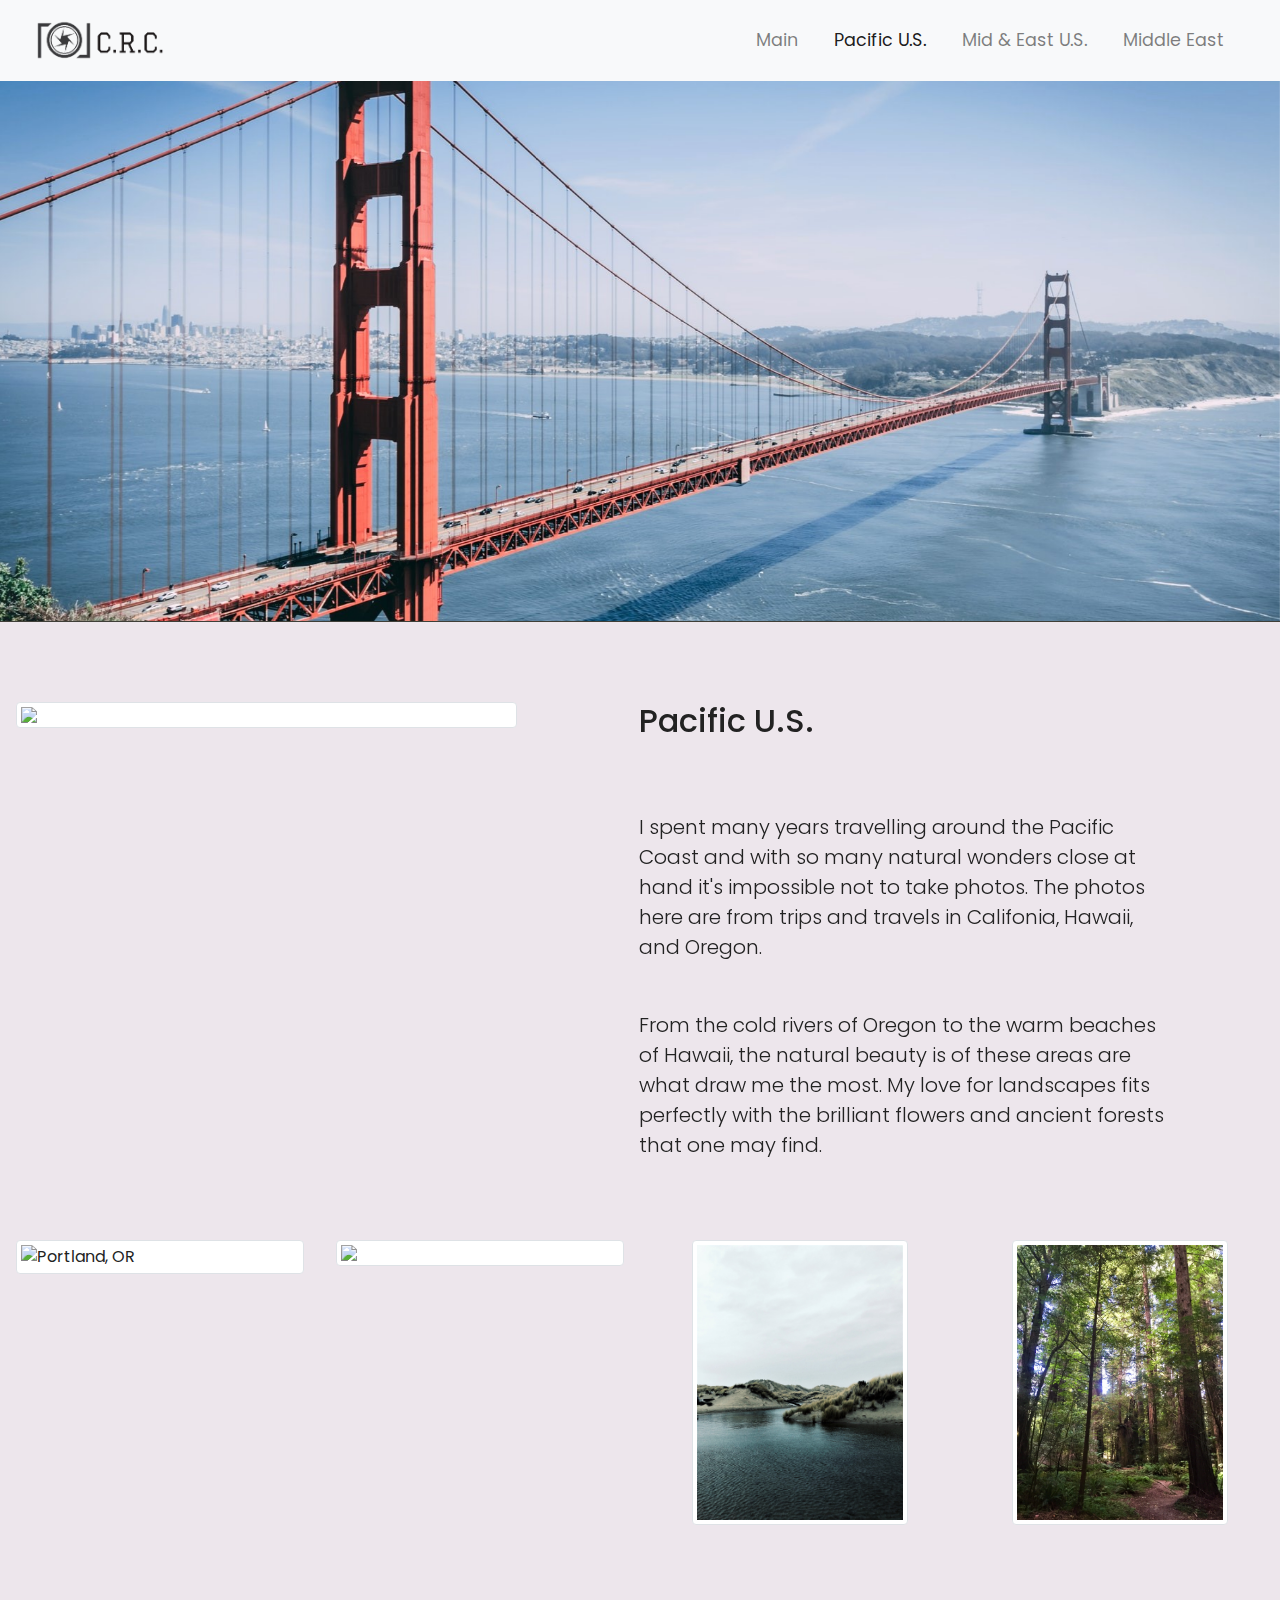
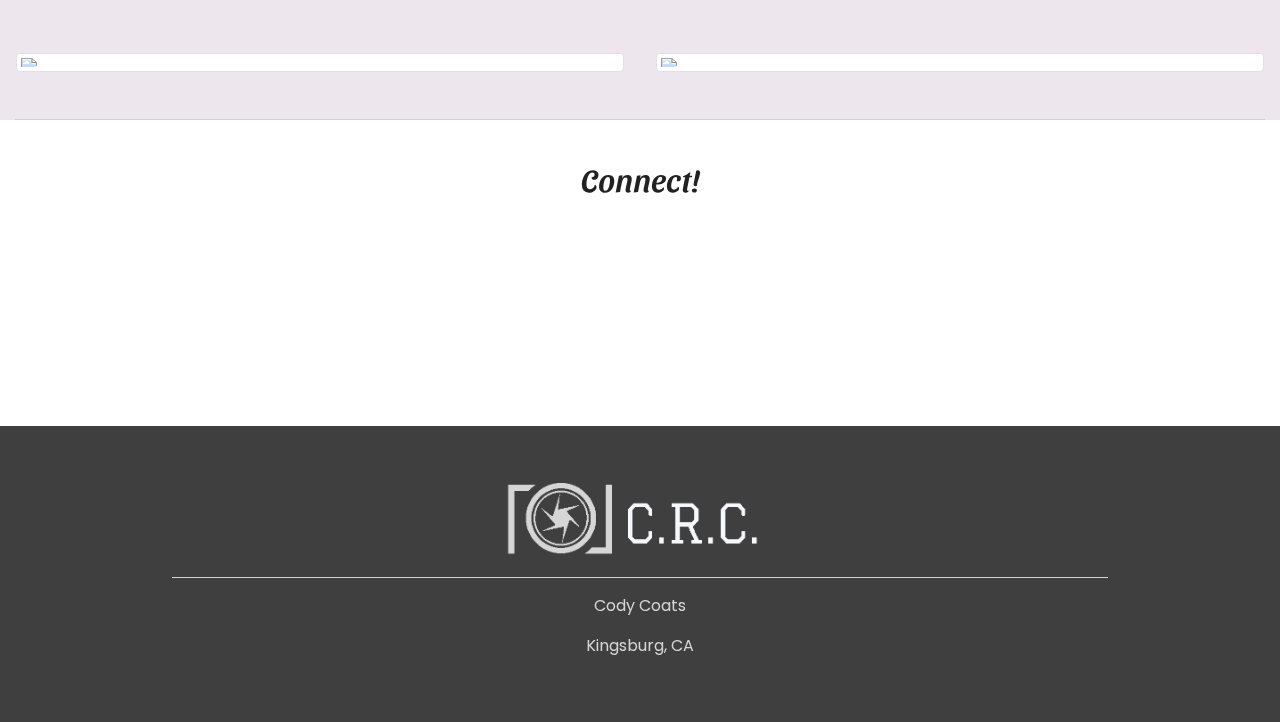
==== pacific.html @ 3febc91b "Transfered all files from orinial text editor I have been working on. All CSS and HTML should be fin" ====
<!DOCTYPE html>
<html lang="en">
<head>
	<meta charset="utf-8">
	<meta name="viewport" content="width=device-width, initial-scale=1">
	<title>Photography - Pacific US</title>
	
	<!-- Setup -->
	<link rel="stylesheet" href="https://maxcdn.bootstrapcdn.com/bootstrap/4.0.0/css/bootstrap.min.css">
	<script src="https://ajax.googleapis.com/ajax/libs/jquery/3.3.1/jquery.min.js"></script>
	<script src="https://cdnjs.cloudflare.com/ajax/libs/popper.js/1.12.9/umd/popper.min.js"></script>
	<script src="https://maxcdn.bootstrapcdn.com/bootstrap/4.0.0/js/bootstrap.min.js"></script>
	<script src="https://use.fontawesome.com/releases/v5.0.8/js/all.js"></script>

	<!-- Google Fonts -->
	<link rel="preconnect" href="https://fonts.gstatic.com">
	<link href="https://fonts.googleapis.com/css2?family=Libre+Baskerville&family=Sansita+Swashed&display=swap" rel="stylesheet">
	<link rel="stylesheet" href="style.css">
</head>
<body>

<!-- Navigation -->
<nav class="navbar navbar-expand-md navbar-light bg-light sticky-top">
	<div class="container-fluid">
		<a class="navbar-brand" href="index.html"><img src="img/logo-crc.png"></a>
		<button class="navbar-toggler" type="button" data-toggle="collapse" data-target="#navbarResponsive">
			<span class="navbar-toggler-icon"></span>
		</button>
		<div class="collapse navbar-collapse" id="navbarResponsive">
			<ul class="navbar-nav ml-auto">
				<li class="nav-item">
					<a class="nav-link" href="index.html">Main</a>
				</li>
				<li class="nav-item active">
					<a class="nav-link" href="#">Pacific U.S.</a>
				</li>
				<li class="nav-item">
					<a class="nav-link" href="westEast.html">Mid & East U.S.</a>
				</li>
				<li class="nav-item">
					<a class="nav-link" href="midEast.html">Middle East</a>
				</li>
			</ul>
		</div>
	</div>
</nav>


<!--- Fixed background -->
<figure>
	<div class=fixed-wrap>
		<div class="fixed-pacific">	
		</div>
	</div>
</figure>

<div class="extra-padding pac-bg line">
</div>


<!--- Two Column Section -->
<div class="container-fluid pac-bg">
	<div class="row">
		<div class="col-lg-5">
			<img src="img/p4.jpg" class="img-fluid img-thumbnail">
		</div>
		<div class="col-lg-7">
			<div class="about">
				<h2 class="extra-padding">Pacific U.S.</h2>
				<p class="padding lead">I spent many years travelling around the Pacific Coast and with so many natural wonders close at hand it's impossible not to take photos. The photos here are from trips and travels in Califonia, Hawaii, and Oregon.</p>
				<p class="padding lead">From the cold rivers of Oregon to the warm beaches of Hawaii, the natural beauty is of these areas are what draw me the most. My love for landscapes fits perfectly with the brilliant flowers and ancient forests that one may find.</p>
			</div>
		</div>
	</div>
</div>


<!--- Gallery Section -->
<div class="container-fluid pac-bg">
	<div class="row">
		<div class="col-lg-3">
			<img src="img/p5.jpg" alt="Portland, OR" class="img-fluid img-thumbnail">
		</div>
		<div class="col-lg-3">
			<img src="img/p8.jpg" class="img-fluid img-thumbnail">
		</div>
		<div class="col-lg-3">
			<img src="img/p7.jpg" class="img-fluid img-thumbnail">
		</div>
		<div class="col-lg-3">
			<img src="img/p1.jpg" class="img-fluid img-thumbnail">
		</div>
		<div class="col-lg-6">
			<img src="img/p2.jpg" class="img-fluid img-thumbnail">
		</div>
		<div class="col-lg-6">
			<img src="img/p6.jpg" class="img-fluid img-thumbnail">
		</div>
	</div>
	<hr class="my-4">
</div>


<!--- Connect -->
<div class="container-fluid padding ">
	<div class="row text-center padding">
		<div class="col-12 connect">
			<h2>Connect!</h2>
		</div>
		<div class="col-12 social padding">
			<a href="https://en-gb.facebook.com/login/" target="_blank"><i class="fab fa-facebook"></i></a>
			<a href="https://twitter.com/login?lang=en" target="_blank"><i class="fab fa-twitter"></i></a>
			<a href="https://www.instagram.com/accounts/login/" target="_blank"><i class="fab fa-instagram"></i></a>
			<a href="https://www.youtube.com/" target="_blank"><i class="fab fa-youtube"></i></a>
		</div>
	</div>
</div>


<!--- Footer -->
<footer>
	<div class="container-fluid padding">
		<div class="row text-center">
			<div class="col-md-12">
				<img src="img/logo-footer.png">
				<hr class="light">
				<p>Cody Coats</p>
				<p>Kingsburg, CA</p>
			</div>
		</div>
	</div>
</footer>
</body>
</html>
---- style.css ----
@import url('https://fonts.googleapis.com/css?family=Poppins:400,500,700');


html, body {
  height: 100%;
  width: 100%;
  font-family: 'Poppins', sans-serif;
  color: #222;
}


/*-- Navigation --*/
.navbar {
  padding: .8rem;
}

.navbar-brand img {
  max-height: 5vh;
}

.navbar-nav li {
  padding-right: 20px;
}

.nav-link {
  font-size: 1.1em !important;
}


/*-- Carousel --*/
.carousel {
  width: 100%;
  max-height: 635px;
}

.carousel .carousel-inner {
  width: 100%;
  max-height: 635px;
}

.carousel-inner img {
  height: 100%;
  width: 100%;
}

.carousel-caption {
  position: absolute;
  top: 40%;
  transform: translateY(-60%);
}

/*.carousel-caption h3 {
  font-size: 160%;
  font-weight: 100;
  text-shadow: 1px 1px 10px #000;
  padding-bottom: 1rem;
  text-align: left;
}*/

.caption-1 h3 {
  text-align: left;
  font-size: 160%;
  font-weight: 100;
  text-shadow: 1px 1px 10px #000;
  padding-bottom: 1rem;
}

.btn-primary {
  background-color: #6648b1;
  border: 1px solid #563d7c;
}

.btn-primary:hover {
  background-color: #563d7c;
  border: 1px solid #563d7c;
}


/*-- Padding --*/
.padding {
  padding-bottom: 2rem;
}

.extra-padding {
  padding-bottom: 4rem;
}


/*-- Welcome --*/
.welcome-bg {
  background-color: #F0F0E7;
}

.welcome-bg h1 {
  font-family: 'Libre Baskerville', serif;
}

.welcome {
  width: 75%;
  margin: 0 auto;
  padding-top: 2rem;
}

.welcome hr {
  border-top: 2px solid #b4b4b4;
  width: 95%;
  margin-top: .3rem;
  margin-bottom: 1rem;
}


/*-- FontAwesome Icons --*/
.fa-camera-retro {
  color: #DE7642;
}

.fa-tree {
  color: #401D3E;
}

.fa-compass {
  color: #401D3E;
}

.fa-code, .fa-bold, .fa-css3 {
  font-size: 4em;
  margin: 1rem;
}


/*-- Fixed Image(s) --*/
figure {
  position: relative;
  width: 100%;
  height: 60%;
  margin: 0!important;
}
.fixed-wrap {
  clip: rect(0, auto, auto, 0);
  position: absolute;
  top: 0;
  left: 0;
  width: 100%;
  height: 100%;
}

.fixed-main {
  background-image: url('img/camera-fixed.jpg');
  position: fixed;
  display: block;
  top: 0;
  left: 0;
  width: 100%;
  height: 100%;
  background-size: cover;
  background-position: center center;
  -webkit-transform: translateZ(0);
          transform: translateZ(0);
  will-change: transform;
}

.fixed-pacific {
  background-image: url('img/pacific-bg.jpg');
  position: fixed;
  display: block;
  top: 0;
  left: 0;
  width: 100%;
  height: 100%;
  background-size: cover;
  background-position: center center;
  -webkit-transform: translateZ(0);
          transform: translateZ(0);
  will-change: transform;
}

.fixed-westEast {
  background-image: url('img/westEast-bg.jpg');
  position: fixed;
  display: block;
  top: 0;
  left: 0;
  width: 100%;
  height: 100%;
  background-size: cover;
  background-position: center center;
  -webkit-transform: translateZ(0);
          transform: translateZ(0);
  will-change: transform;
}

.fixed-midEast {
  background-image: url('img/midEast-bg.heic');
  position: fixed;
  display: block;
  top: 0;
  left: 0;
  width: 100%;
  height: 100%;
  background-size: cover;
  background-position: center center;
  -webkit-transform: translateZ(0);
          transform: translateZ(0);
  will-change: transform;
}


/*-- About Me --*/
.about {
  max-width: 75%;
  margin: 0 auto;
}

.img-thumbnail {
  max-height: 75%;
  display: flex;
  margin: 0 auto;
}


/*-- Photography Cards --*/
.photography-bg {
  background-color: #D5DCDE;
}

.photography-bg h1 {
  font-family: 'Libre Baskerville', serif;
}

.photo-title {
  width: 75%;
  margin: 0 auto;
  padding-top: 2rem;
}

div.card {
  box-shadow: 0 4px 8px 0 rgba(0, 0, 0, 0.2), 0 6px 20px 0 rgba(0, 0, 0, 0.19);
}

.card-dim {
  height: 40vh;
}

.card-effect {
  box-shadow: 0px 3px 15px rgba(0,0,0,0.2);
  transition: .3s;
}

.card-effect:hover {
  box-shadow: 0px 20px 40px rgba(0,0,0,0.4);
  transform: scale(1.05,1.05);
}


/*-- Photo Region Pages --*/
.line {
  border-top: .1rem solid #3F3F38;
}

.pac-bg {
  background-color: #EDE6EC;
}

.we-bg {
  background-color: #E6EDEC;
}

.me-bg {
  background-color: #F7F2EF;
}


/*-- Social Media Icons --*/
.social a {
  font-size: 4.5em;
  padding: 3rem;
}

.fa-facebook {
  color: #3b5998;
}

.fa-twitter {
  color: #00aced;
}

.fa-google-plus-g {
  color: #dd4b39;
}

.fa-instagram {
  color: #517fa4;
}

.fa-youtube {
  color: #bb0000;
}

.fa-facebook:hover,
.fa-twitter:hover,
.fa-google-plus-g:hover,
.fa-instagram:hover,
.fa-youtube:hover {
  color: #d5d5d5;
}


/*-- Connect --*/
.connect {
  font-family: 'Sansita Swashed', cursive;
}


/*-- Contact Page & Form --*/
.contact-color {
  background-color: #A9A5A6;
}

.contact-bg {
  background-image: url('img/contact3.jpg');
  background-color: #ccd1bb;
  background-position: center;
  background-repeat: no-repeat;
  background-size: cover;
}

.contact-wrapper {
  width: 900px;
  padding: 24px;
  margin: 0 auto;
}

.heading_wrapper {
  position: relative;
  max-width: 85vh;
}

.heading {
  text-align: center;
  margin: 26px 0;
  font-family: 'Libre Baskerville', serif;
  font-size: 46px;
}

.button-contact {
  position: relative;
  margin: 0 auto;
  display: block;
  background-color: #3F3F3F;
  border: none;
  color: #F8F9FA;
  padding: 8px 10px;
  font-family: 'Libre Baskerville', serif;
  letter-spacing: 4px;
  font-size: 18px;
  z-index: 1;
  overflow: hidden;
}

.button-contact::before {
  content: "";
  position: absolute;
  top: 0;
  left: 0;
  height: 100%;
  width: 100%;
  background-color: #CACFBB;
  color: #222222;
  transform: scaleX(0);
  z-index: -1;
  transform-origin: right;
  transition: transform 400ms;
}

.button-contact:hover {
  color: #222222;
}

.button-contact:hover::before {
  transform-origin: left;
  transform: scaleX(1)
}


/* Footer */
footer {
  background-color: #3f3f3f;
  color: #d5d5d5;
  padding-top: 2rem;
}

footer img {
  max-height: 10vh;
}

hr.light {
  border-top: 1px solid #d5d5d5;
  width: 75%;
  margin-top: .8rem;
  margin-bottom: 1rem;
}

footer a {
  color: #d5d5d5;
}

hr.light-100 {
  border-top: 1px solid #d5d5d5;
  width: 100%;
  margin-top: .8rem;
  margin-bottom: 1rem;
}


/*--- Bootstrap Column Padding Adjustment --*/
[class*="col-"] {
    padding: 1rem;
}


/*-- Media Queries --*/
@media (max-width: 992px) {
  .social a {
    font-size: 4em;
    padding: 2rem;
  }
}

@media (max-width: 768px) {
  .carousel-caption {
  top: 40%;
  }

  .carousel-caption h3 {
    font-size: 140%;
    font-weight: 400;
    padding-bottom: .2rem;
  }

  .carousel-caption .btn {
    font-size: 95%;
    padding: 8px 14px;
  }

  .display-4 {
    font-size: 200%;
  }

  .social a {
    font-size: 2.5em;
    padding: 1.2rem;
  }
}

@media (max-width: 576px) {
  .carousel-caption {
  top: 40%;
  }

  .carousel-caption h3 {
    font-size: 110%;
  }

  .carousel-caption .btn {
    font-size: 90%;
    padding: 4px 8px;
  }

  .carousel-indicators {
    display: none;
  }

  .display-4 {
    width: 60%;
    margin: 0 auto;
  }

  .social a {
    font-size: 2em;
    padding: .7rem;
  }
}







/* Media Query Notes
Extra small (xs) devices (portrait phones, less than 576px)
No media query since this is the default in Bootstrap

Small (sm) devices (landscape phones, 576px and up)
@media (min-width: 576px) { ... }

Medium (md) devices (tablets, 768px and up)
@media (min-width: 768px) { ... }

Large (lg) devices (desktops, 992px and up)
@media (min-width: 992px) { ... }

Extra (xl) large devices (large desktops, 1200px and up)
@media (min-width: 1200px) { ... }
*/
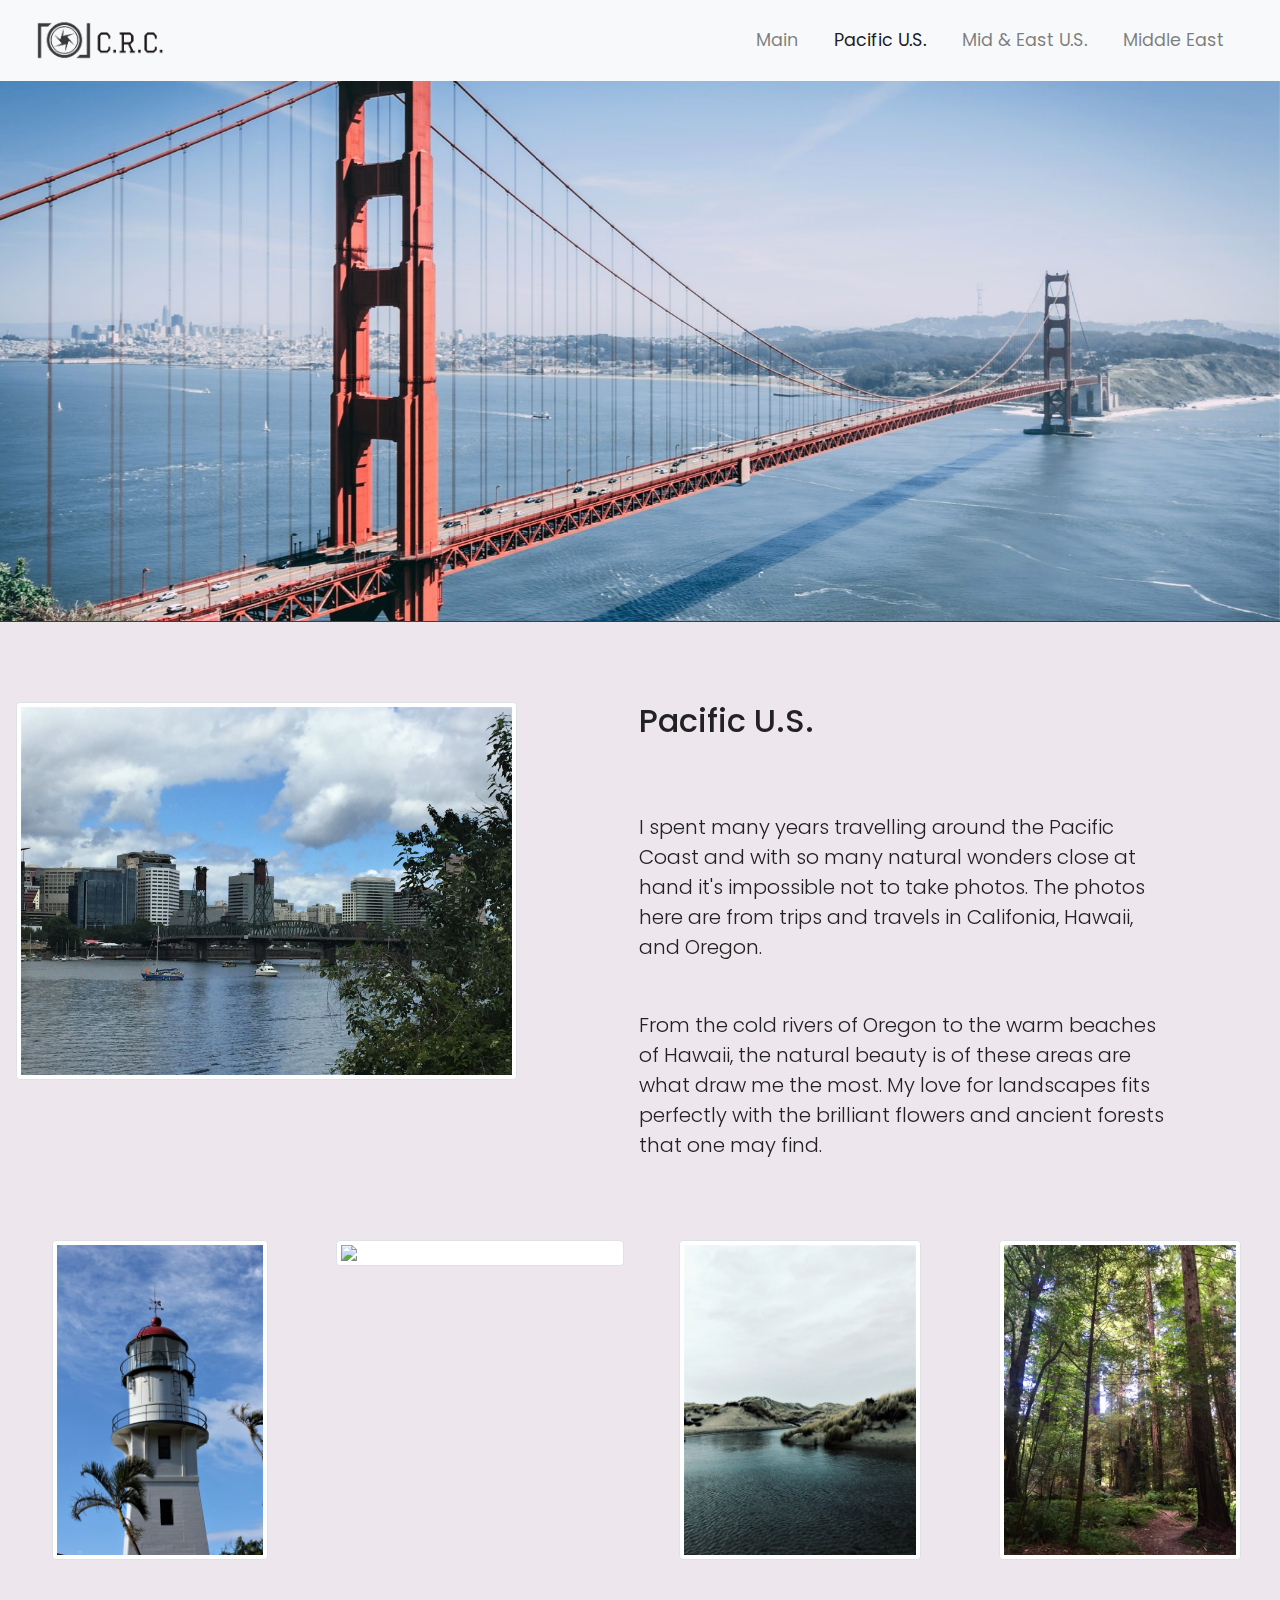
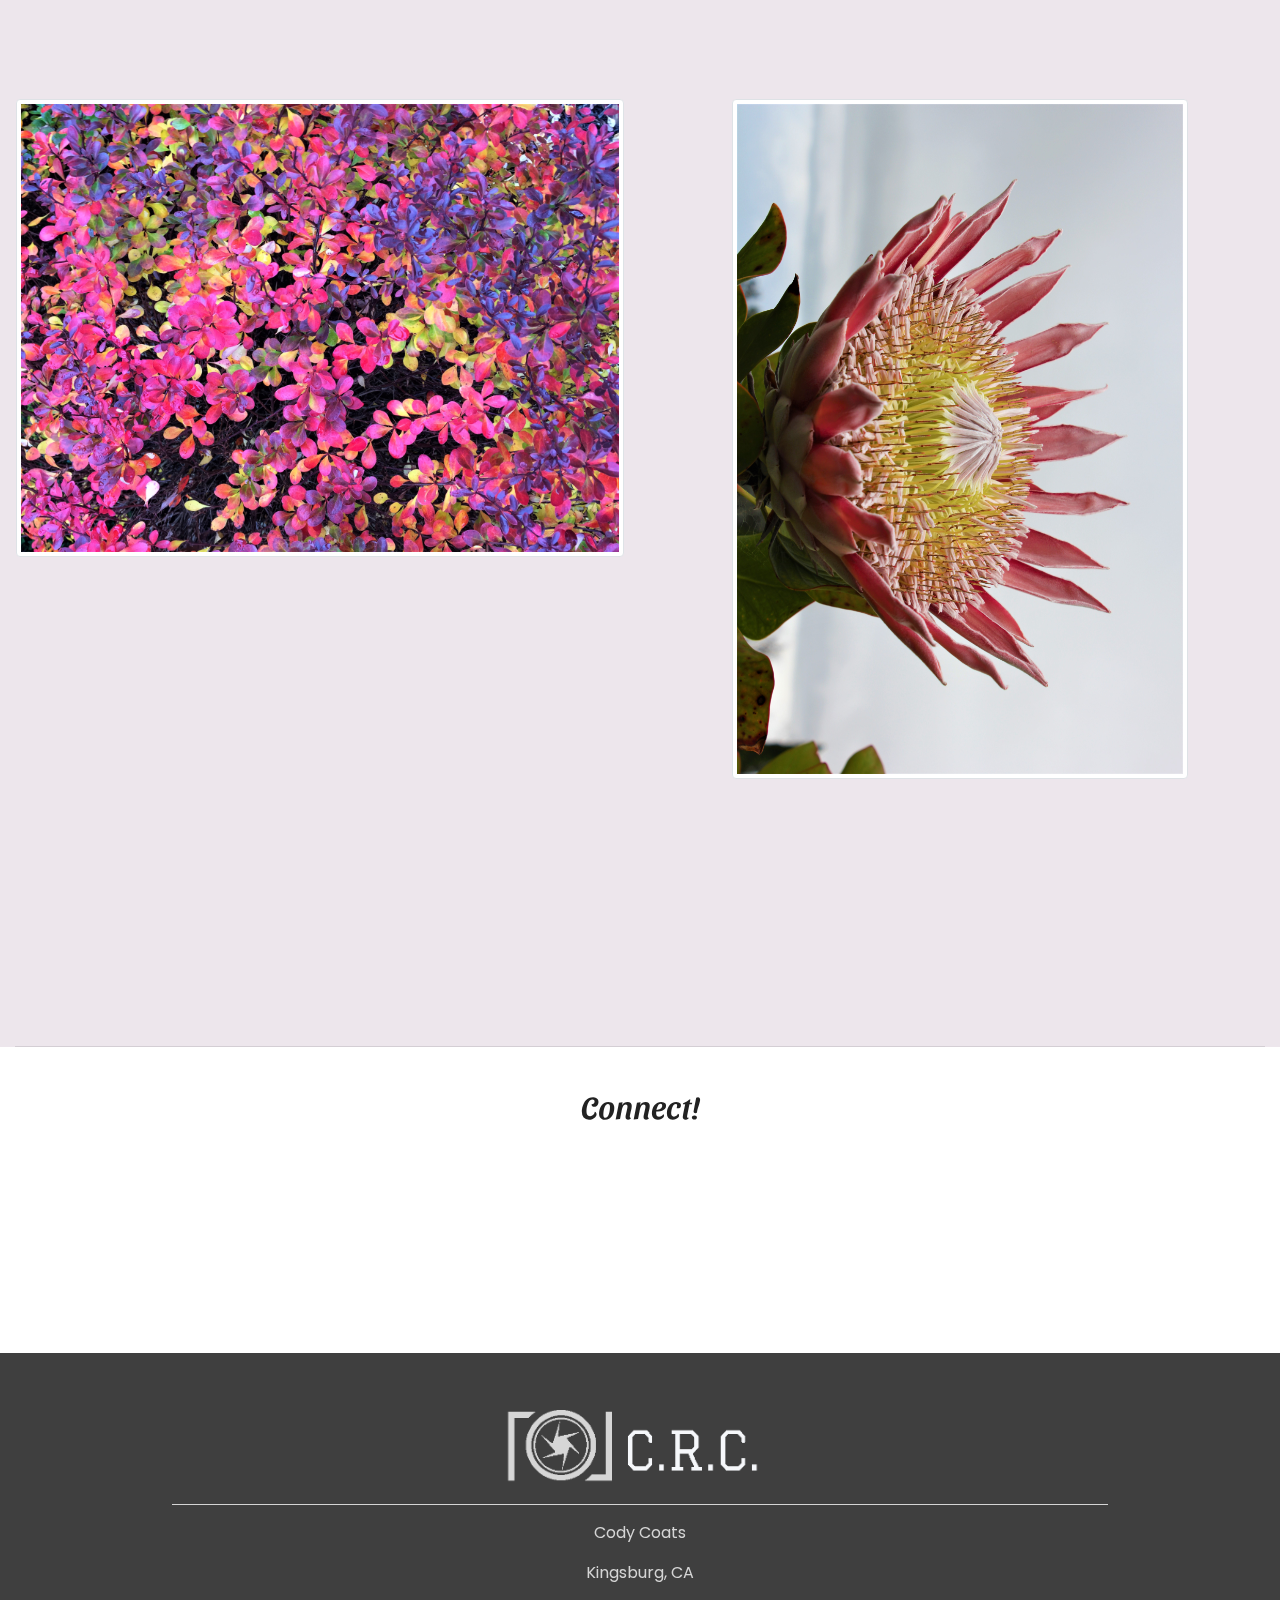
==== commit 24dff508: "fixed jpg to JPG for select files. deleted unused image assets." ====
--- a/pacific.html
+++ b/pacific.html
@@ -62,7 +62,7 @@
 <div class="container-fluid pac-bg">
 	<div class="row">
 		<div class="col-lg-5">
-			<img src="img/p4.jpg" class="img-fluid img-thumbnail">
+			<img src="img/p4.JPG" class="img-fluid img-thumbnail">
 		</div>
 		<div class="col-lg-7">
 			<div class="about">
@@ -79,10 +79,10 @@
 <div class="container-fluid pac-bg">
 	<div class="row">
 		<div class="col-lg-3">
-			<img src="img/p5.jpg" alt="Portland, OR" class="img-fluid img-thumbnail">
+			<img src="img/p5.JPG" alt="Portland, OR" class="img-fluid img-thumbnail">
 		</div>
 		<div class="col-lg-3">
-			<img src="img/p8.jpg" class="img-fluid img-thumbnail">
+			<img src="img/p8.JPG" class="img-fluid img-thumbnail">
 		</div>
 		<div class="col-lg-3">
 			<img src="img/p7.jpg" class="img-fluid img-thumbnail">
@@ -91,10 +91,10 @@
 			<img src="img/p1.jpg" class="img-fluid img-thumbnail">
 		</div>
 		<div class="col-lg-6">
-			<img src="img/p2.jpg" class="img-fluid img-thumbnail">
+			<img src="img/p2.JPG" class="img-fluid img-thumbnail">
 		</div>
 		<div class="col-lg-6">
-			<img src="img/p6.jpg" class="img-fluid img-thumbnail">
+			<img src="img/p6.JPG" class="img-fluid img-thumbnail">
 		</div>
 	</div>
 	<hr class="my-4">
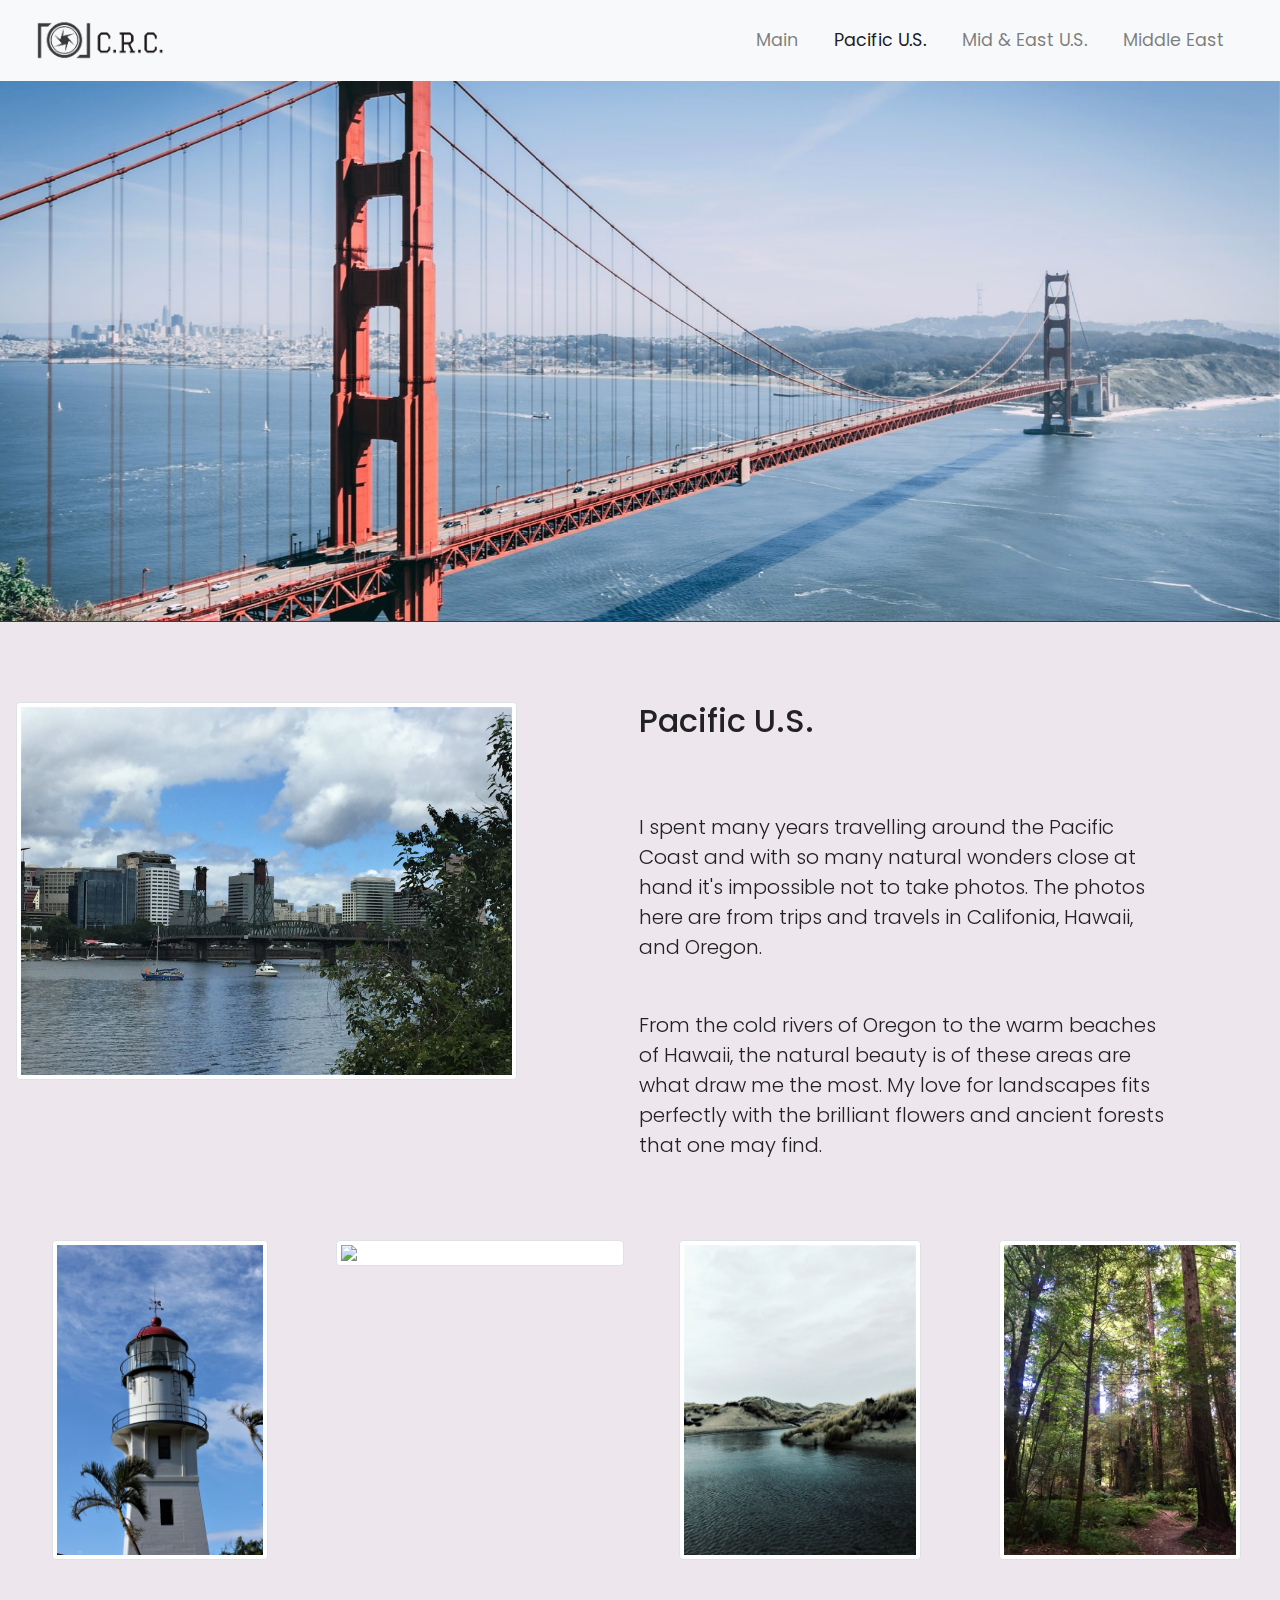
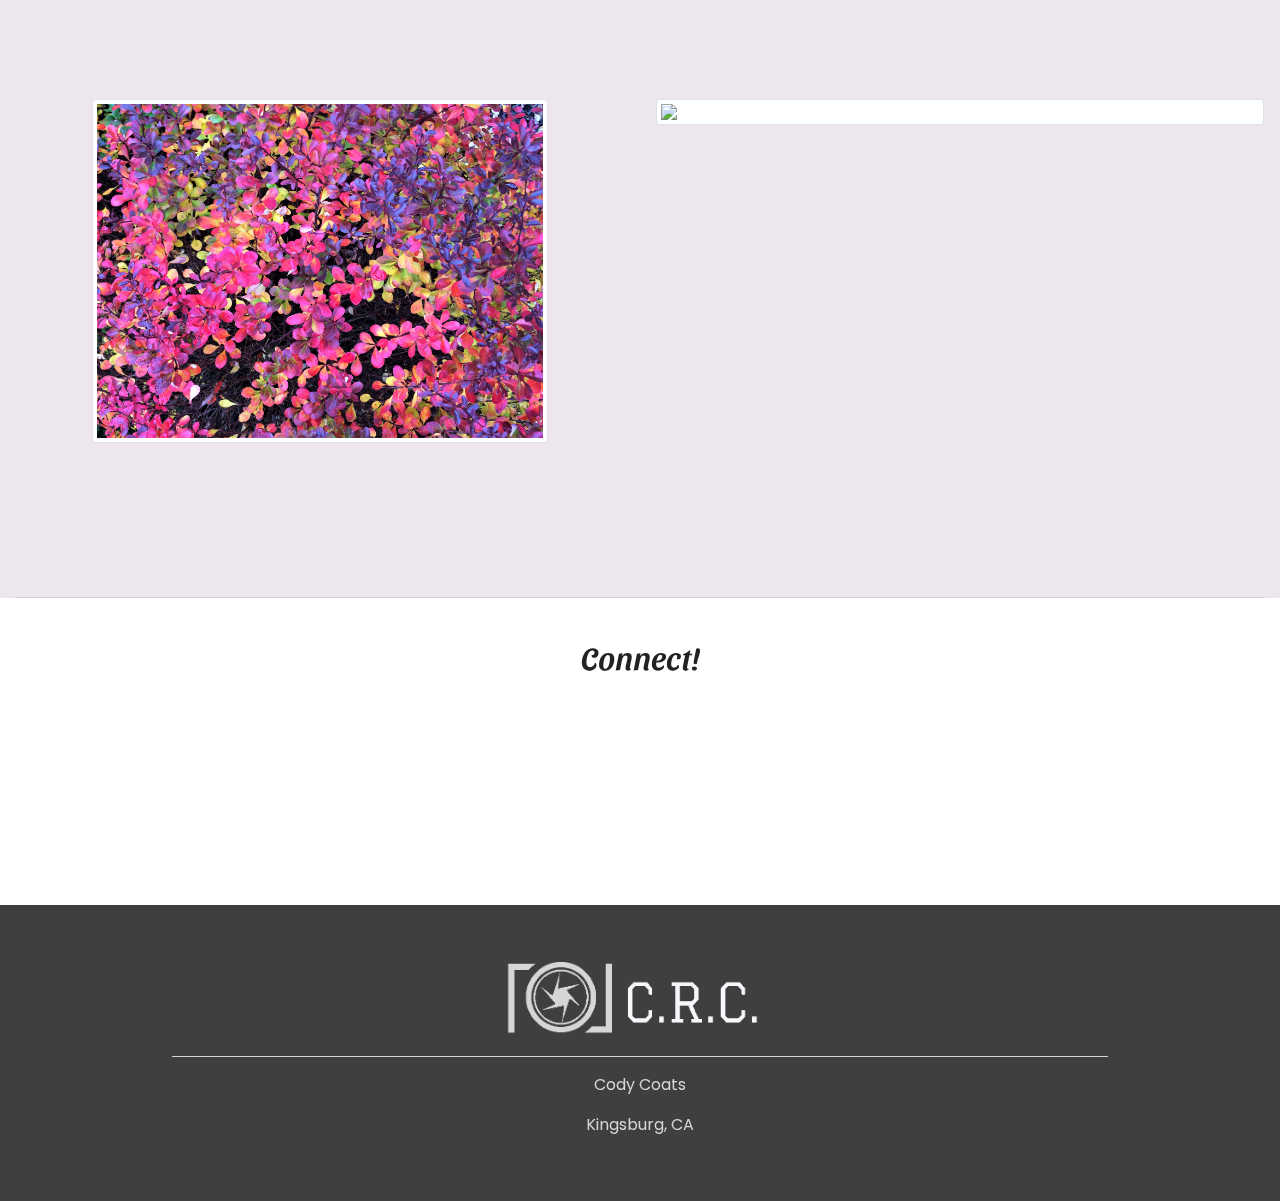
==== commit 4eae4290: "Capitalized JPG extensions to correlate with GitHubs info" ====
--- a/pacific.html
+++ b/pacific.html
@@ -17,8 +17,8 @@
 	<link href="https://fonts.googleapis.com/css2?family=Libre+Baskerville&family=Sansita+Swashed&display=swap" rel="stylesheet">
 	<link rel="stylesheet" href="style.css">
 </head>
+
 <body>
-
 <!-- Navigation -->
 <nav class="navbar navbar-expand-md navbar-light bg-light sticky-top">
 	<div class="container-fluid">
@@ -94,7 +94,7 @@
 			<img src="img/p2.JPG" class="img-fluid img-thumbnail">
 		</div>
 		<div class="col-lg-6">
-			<img src="img/p6.JPG" class="img-fluid img-thumbnail">
+			<img src="img/p6.jpg" class="img-fluid img-thumbnail">
 		</div>
 	</div>
 	<hr class="my-4">
--- a/style.css
+++ b/style.css
@@ -175,7 +175,7 @@
 }
 
 .fixed-westEast {
-  background-image: url('img/westEast-bg.jpg');
+  background-image: url('img/westEast-bg.JPG');
   position: fixed;
   display: block;
   top: 0;
@@ -190,7 +190,7 @@
 }
 
 .fixed-midEast {
-  background-image: url('img/midEast-bg.heic');
+  background-image: url('img/midEast-bg.jpg');
   position: fixed;
   display: block;
   top: 0;
